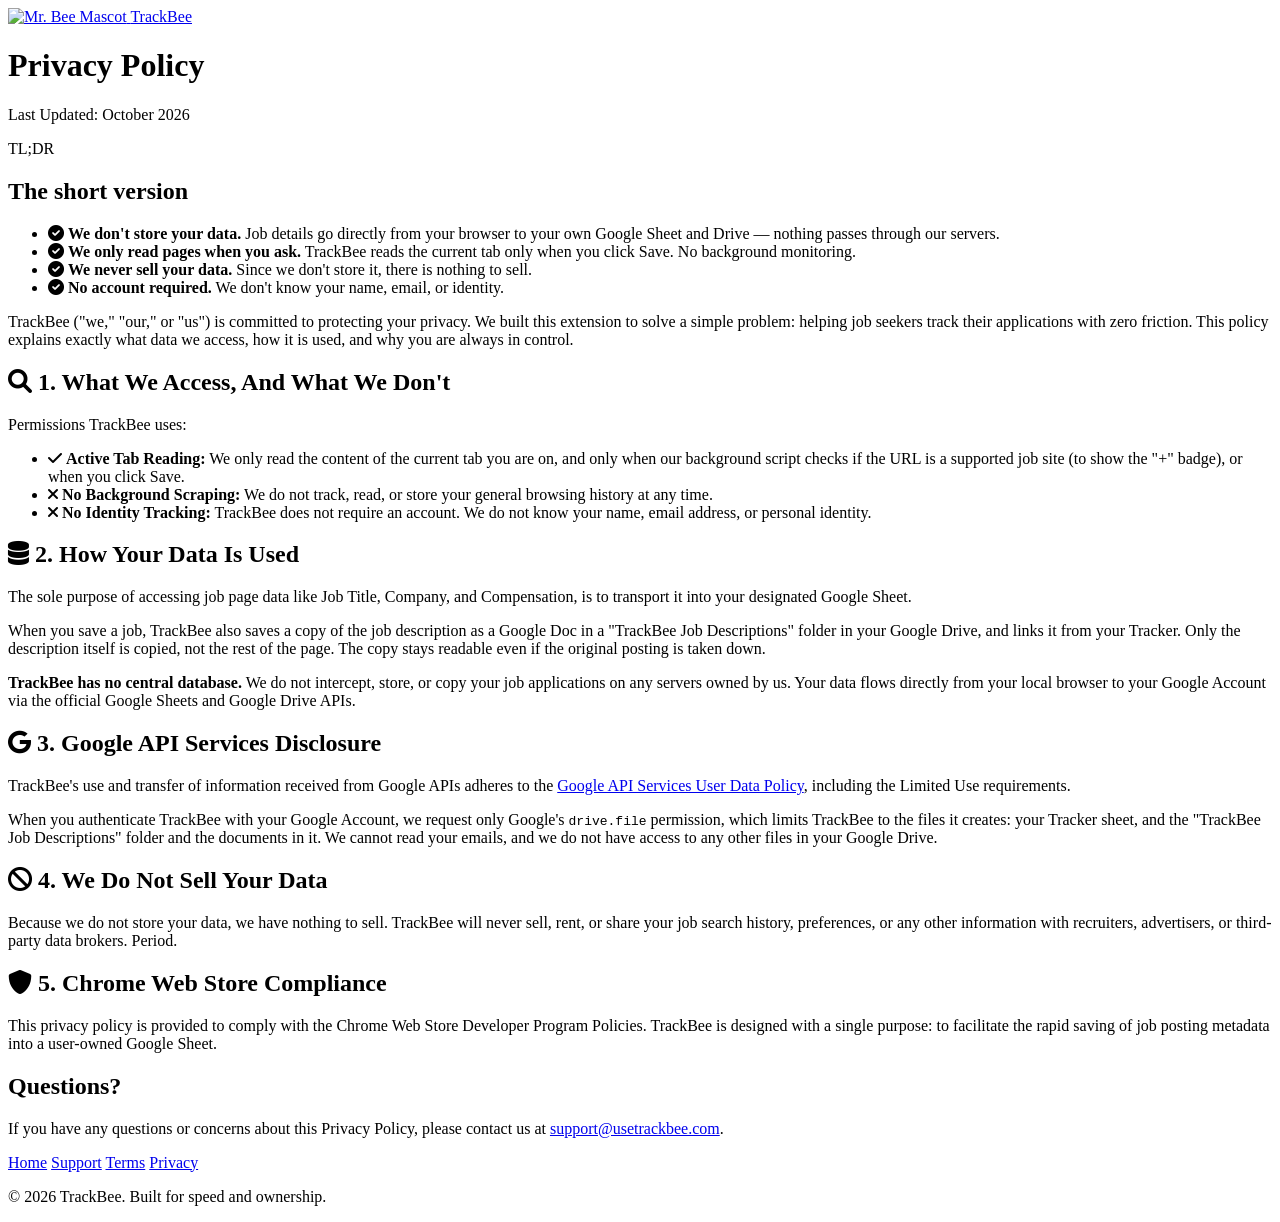
==== privacy.html @ 166b3d7d "Describe saved job description copies in privacy and support pages TrackBee now saves each job descr" ====
<!DOCTYPE html>
<html lang="en">
<head>
    <meta charset="UTF-8">
    <meta name="viewport" content="width=device-width, initial-scale=1.0">
    <title>Privacy Policy | TrackBee</title>
    <link rel="icon" type="image/x-icon" href="assets/favicon.png">
    <script src="https://cdn.tailwindcss.com"></script>
    <link rel="stylesheet" href="https://cdnjs.cloudflare.com/ajax/libs/font-awesome/6.0.0/css/all.min.css">
    <link rel="stylesheet" href="styles.css">
</head>
<body class="bg-white text-slate-900">

    <!-- Navigation -->
    <div class="sticky top-0 z-50 bg-white/95 backdrop-blur-sm border-b border-slate-100 transition-all">
        <nav class="max-w-7xl mx-auto px-6 py-4 flex justify-between items-center border-b border-slate-100">
            <div class="flex items-center gap-2">
                <a href="index.html" class="flex items-center gap-2">
                    <img src="assets/mrbee.png" alt="Mr. Bee Mascot" class="h-9 w-auto bee-float">
                    <span class="text-xl font-extrabold tracking-tight text-slate-900">TrackBee</span>
                </a>
            </div>
            <div class="hidden md:flex items-center gap-8 text-sm font-medium text-slate-600">
                <!-- SECTION HIDDENT FOR THIS PAGE
                <a href="index.html" class="hover:text-amber-600 transition">Home</a>
                <a href="#" class="text-amber-600 font-bold">Support</a>
                <a href="#" class="bg-amber-100 text-amber-700 px-4 py-2 rounded-full hover:bg-amber-200 transition">Install Extension</a>
                -->
            </div>
        </nav>
    </div>

    <!-- Header -->
    <header class="hero-gradient py-16 px-6 text-center border-b border-amber-50">
        <h1 class="text-4xl md:text-5xl font-extrabold tracking-tight mb-4 text-slate-900">Privacy Policy</h1>
        <p class="text-slate-500 text-sm mt-3">Last Updated: October 2026</p>
    </header>

    <!-- TL;DR Summary Card -->
    <div class="max-w-3xl mx-auto pt-16 -mt-2 pt-10">
        <div class="bg-slate-900 text-white rounded-2xl p-6 md:p-8 shadow-xl">
            <div class="flex items-center gap-3 mb-4">
                <span class="bg-amber-500 text-slate-900 text-xs font-bold px-3 py-1 rounded-full uppercase">TL;DR</span>
                <h2 class="font-bold text-lg">The short version</h2>
            </div>
            <ul class="space-y-3 text-slate-300 text-sm">
                <li class="flex items-start gap-3">
                    <i class="fas fa-check-circle text-amber-400 mt-0.5 flex-shrink-0"></i>
                    <span><strong class="text-white">We don't store your data.</strong> Job details go directly from your browser to your own Google Sheet and Drive — nothing passes through our servers.</span>
                </li>
                <li class="flex items-start gap-3">
                    <i class="fas fa-check-circle text-amber-400 mt-0.5 flex-shrink-0"></i>
                    <span><strong class="text-white">We only read pages when you ask.</strong> TrackBee reads the current tab only when you click Save. No background monitoring.</span>
                </li>
                <li class="flex items-start gap-3">
                    <i class="fas fa-check-circle text-amber-400 mt-0.5 flex-shrink-0"></i>
                    <span><strong class="text-white">We never sell your data.</strong> Since we don't store it, there is nothing to sell.</span>
                </li>
                <li class="flex items-start gap-3">
                    <i class="fas fa-check-circle text-amber-400 mt-0.5 flex-shrink-0"></i>
                    <span><strong class="text-white">No account required.</strong> We don't know your name, email, or identity.</span>
                </li>
            </ul>
        </div>
    </div>

    <!-- Policy Content -->
    <main class="max-w-3xl mx-auto px-6 py-12 text-slate-700 leading-relaxed space-y-10">

        <section class="space-y-4 reveal">
            <p class="text-base text-slate-600">TrackBee ("we," "our," or "us") is committed to protecting your privacy. We built this extension to solve a simple problem: helping job seekers track their applications with zero friction. This policy explains exactly what data we access, how it is used, and why you are always in control.</p>
        </section>

        <section class="space-y-4 reveal">
            <h2 class="text-xl font-bold text-slate-900 flex items-center gap-3">
                <span class="w-8 h-8 bg-amber-100 text-amber-600 rounded-lg flex items-center justify-center flex-shrink-0"><i class="fas fa-search text-sm"></i></span>
                1. What We Access, And What We Don't
            </h2>
            <div class="privacy-highlight">
                <p class="text-sm font-semibold text-amber-800 mb-3">Permissions TrackBee uses:</p>
                <ul class="space-y-3 text-slate-700 text-sm">
                    <li class="flex items-start gap-2">
                        <i class="fas fa-check text-amber-500 mt-1 flex-shrink-0"></i>
                        <span><strong>Active Tab Reading:</strong> We only read the content of the current tab you are on, and only when our background script checks if the URL is a supported job site (to show the "+" badge), or when you click Save.</span>
                    </li>
                    <li class="flex items-start gap-2">
                        <i class="fas fa-times text-slate-400 mt-1 flex-shrink-0"></i>
                        <span><strong>No Background Scraping:</strong> We do not track, read, or store your general browsing history at any time.</span>
                    </li>
                    <li class="flex items-start gap-2">
                        <i class="fas fa-times text-slate-400 mt-1 flex-shrink-0"></i>
                        <span><strong>No Identity Tracking:</strong> TrackBee does not require an account. We do not know your name, email address, or personal identity.</span>
                    </li>
                </ul>
            </div>
        </section>

        <section class="space-y-4 reveal">
            <h2 class="text-xl font-bold text-slate-900 flex items-center gap-3">
                <span class="w-8 h-8 bg-amber-100 text-amber-600 rounded-lg flex items-center justify-center flex-shrink-0"><i class="fas fa-database text-sm"></i></span>
                2. How Your Data Is Used
            </h2>
            <p>The sole purpose of accessing job page data like Job Title, Company, and Compensation, is to transport it into your designated Google Sheet.</p>
            <p>When you save a job, TrackBee also saves a copy of the job description as a Google Doc in a "TrackBee Job Descriptions" folder in your Google Drive, and links it from your Tracker. Only the description itself is copied, not the rest of the page. The copy stays readable even if the original posting is taken down.</p>
            <p><strong>TrackBee has no central database.</strong> We do not intercept, store, or copy your job applications on any servers owned by us. Your data flows directly from your local browser to your Google Account via the official Google Sheets and Google Drive APIs.</p>
        </section>

        <section class="space-y-4 reveal">
            <h2 class="text-xl font-bold text-slate-900 flex items-center gap-3">
                <span class="w-8 h-8 bg-amber-100 text-amber-600 rounded-lg flex items-center justify-center flex-shrink-0"><i class="fab fa-google text-sm"></i></span>
                3. Google API Services Disclosure
            </h2>
            <p>TrackBee's use and transfer of information received from Google APIs adheres to the <a href="https://developers.google.com/terms/api-services-user-data-policy" target="_blank" class="text-amber-600 hover:underline font-semibold">Google API Services User Data Policy</a>, including the Limited Use requirements.</p>
            <p>When you authenticate TrackBee with your Google Account, we request only Google's <code>drive.file</code> permission, which limits TrackBee to the files it creates: your Tracker sheet, and the "TrackBee Job Descriptions" folder and the documents in it. We cannot read your emails, and we do not have access to any other files in your Google Drive.</p>
        </section>

        <section class="space-y-4 reveal">
            <h2 class="text-xl font-bold text-slate-900 flex items-center gap-3">
                <span class="w-8 h-8 bg-amber-100 text-amber-600 rounded-lg flex items-center justify-center flex-shrink-0"><i class="fas fa-ban text-sm"></i></span>
                4. We Do Not Sell Your Data
            </h2>
            <p>Because we do not store your data, we have nothing to sell. TrackBee will never sell, rent, or share your job search history, preferences, or any other information with recruiters, advertisers, or third-party data brokers. Period.</p>
        </section>

        <section class="space-y-4 reveal">
            <h2 class="text-xl font-bold text-slate-900 flex items-center gap-3">
                <span class="w-8 h-8 bg-amber-100 text-amber-600 rounded-lg flex items-center justify-center flex-shrink-0"><i class="fas fa-shield-alt text-sm"></i></span>
                5. Chrome Web Store Compliance
            </h2>
            <p>This privacy policy is provided to comply with the Chrome Web Store Developer Program Policies. TrackBee is designed with a single purpose: to facilitate the rapid saving of job posting metadata into a user-owned Google Sheet.</p>
        </section>

        <section class="space-y-4 pt-8 border-t border-slate-100 reveal">
            <h2 class="text-xl font-bold text-slate-900">Questions?</h2>
            <p>If you have any questions or concerns about this Privacy Policy, please contact us at <a href="mailto:support@usetrackbee.com?subject=TrackBee%20Privacy%20Inquiry" class="text-amber-600 hover:underline font-semibold">support@usetrackbee.com</a>.</p>
        </section>

    </main>

    <!-- Footer -->
    <footer class="py-12 border-t border-slate-100 text-center px-6 bg-slate-50 text-slate-500">
        <div class="flex flex-wrap justify-center gap-6 text-sm mb-8 font-medium">
            <a href="index.html" class="hover:text-amber-600 transition">Home</a>
            <a href="support.html" class="hover:text-amber-600 transition">Support</a>
            <a href="terms.html" class="hover:text-amber-600 transition">Terms</a>
            <a href="privacy.html" class="text-amber-600 font-bold">Privacy</a>
        </div>
        <p class="text-xs">&copy; 2026 TrackBee. Built for speed and ownership.</p>
    </footer>

    <script>
        const observer = new IntersectionObserver((entries) => {
            entries.forEach(entry => {
                if (entry.isIntersecting) {
                    entry.target.classList.add('visible');
                    observer.unobserve(entry.target);
                }
            });
        }, { threshold: 0.1 });
        document.querySelectorAll('.reveal').forEach(el => observer.observe(el));
    </script>
</body>
</html>
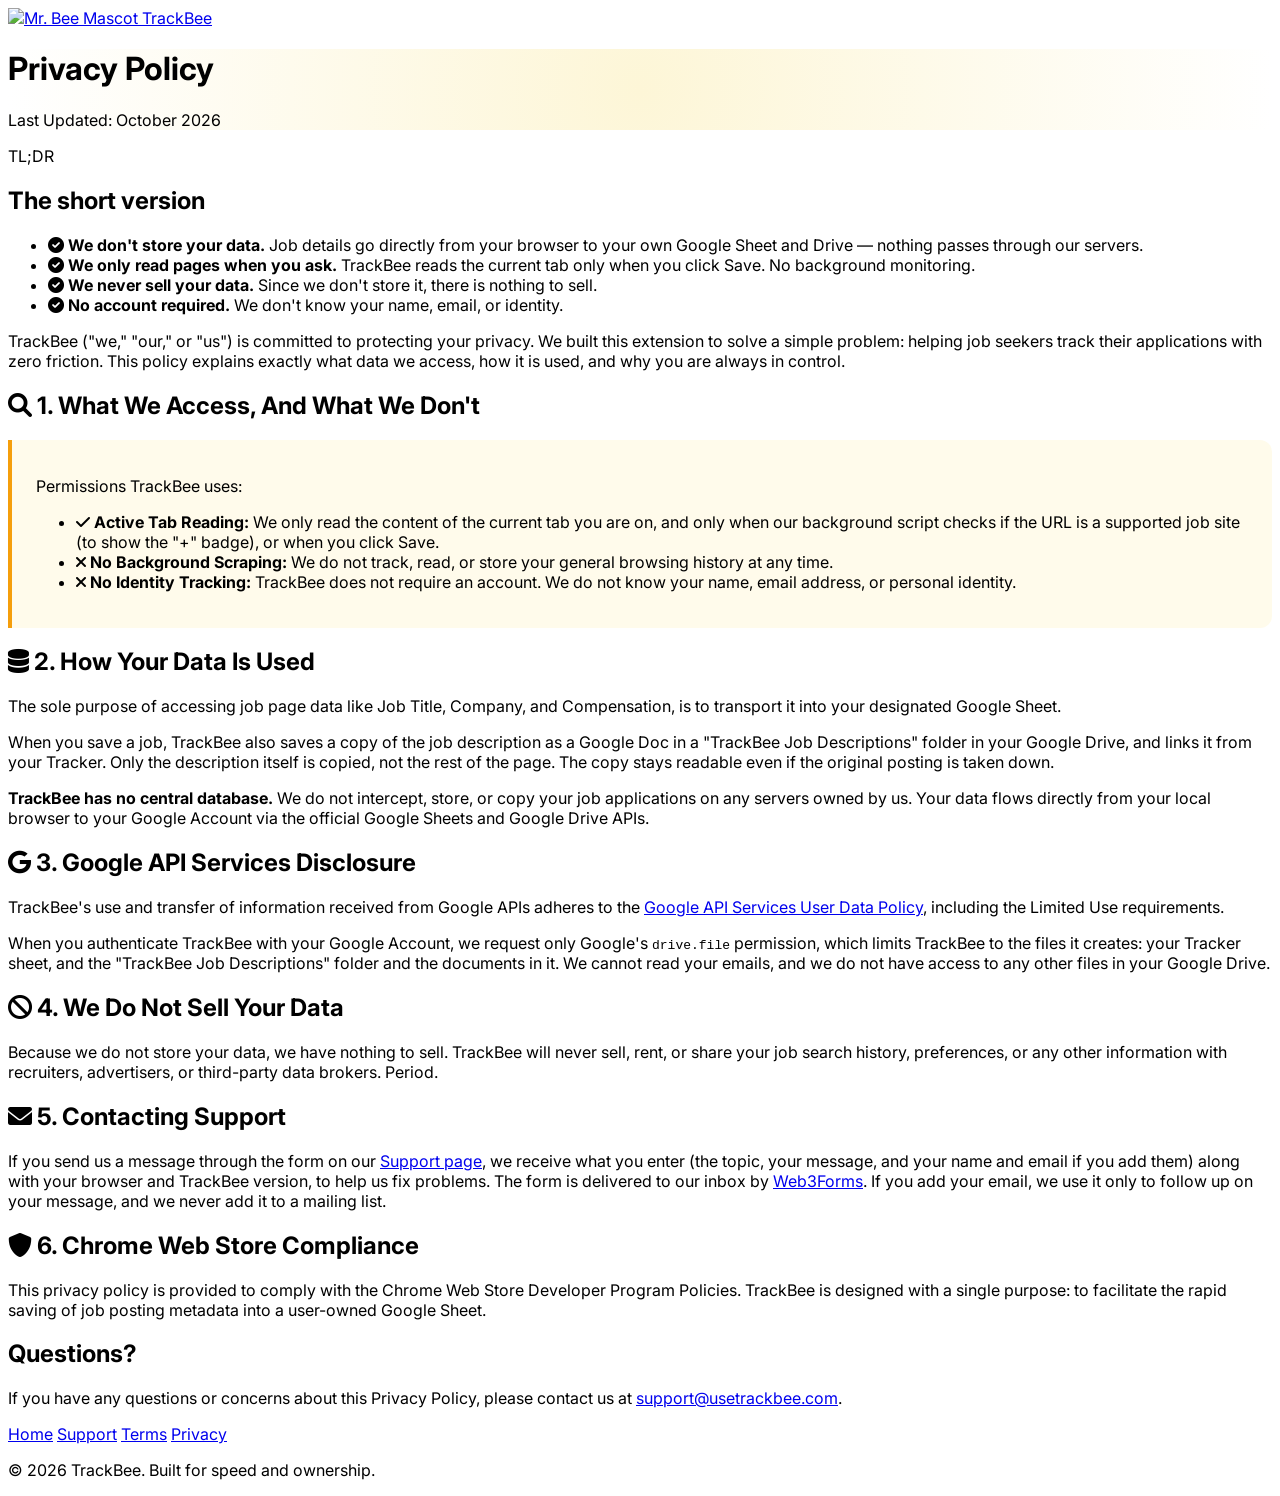
==== commit 482337f1: "Add a support form to the Support page Visitors can send a ticket from the Support page instead of o" ====
--- a/privacy.html
+++ b/privacy.html
@@ -122,10 +122,18 @@
             <p>Because we do not store your data, we have nothing to sell. TrackBee will never sell, rent, or share your job search history, preferences, or any other information with recruiters, advertisers, or third-party data brokers. Period.</p>
         </section>
 
+        <section id="support" class="space-y-4 reveal scroll-mt-24">
+            <h2 class="text-xl font-bold text-slate-900 flex items-center gap-3">
+                <span class="w-8 h-8 bg-amber-100 text-amber-600 rounded-lg flex items-center justify-center flex-shrink-0"><i class="fas fa-envelope text-sm"></i></span>
+                5. Contacting Support
+            </h2>
+            <p>If you send us a message through the form on our <a href="support.html#contact" class="text-amber-600 hover:underline font-semibold">Support page</a>, we receive what you enter (the topic, your message, and your name and email if you add them) along with your browser and TrackBee version, to help us fix problems. The form is delivered to our inbox by <a href="https://web3forms.com/privacy" target="_blank" class="text-amber-600 hover:underline font-semibold">Web3Forms</a>. If you add your email, we use it only to follow up on your message, and we never add it to a mailing list.</p>
+        </section>
+
         <section class="space-y-4 reveal">
             <h2 class="text-xl font-bold text-slate-900 flex items-center gap-3">
                 <span class="w-8 h-8 bg-amber-100 text-amber-600 rounded-lg flex items-center justify-center flex-shrink-0"><i class="fas fa-shield-alt text-sm"></i></span>
-                5. Chrome Web Store Compliance
+                6. Chrome Web Store Compliance
             </h2>
             <p>This privacy policy is provided to comply with the Chrome Web Store Developer Program Policies. TrackBee is designed with a single purpose: to facilitate the rapid saving of job posting metadata into a user-owned Google Sheet.</p>
         </section>
--- a/styles.css
+++ b/styles.css
@@ -0,0 +1,235 @@
+@import url('https://fonts.googleapis.com/css2?family=Inter:wght@400;600;700;800&display=swap');
+
+body { font-family: 'Inter', sans-serif; scroll-behavior: smooth; }
+.hero-gradient { background: radial-gradient(circle at 50% 50%, #fdf6d7 0%, #ffffff 100%); }
+
+.bee-float { animation: float 3s ease-in-out infinite; }
+@keyframes float {
+    0%, 100% { transform: translateY(0); }
+    50% { transform: translateY(-10px); }
+}
+
+details > summary { list-style: none; }
+details > summary::-webkit-details-marker { display: none; }
+
+.tab-btn.active {
+    background-color: white;
+    color: #b45309;
+    box-shadow: 0 4px 12px rgba(0, 0, 0, 0.05);
+    border-color: #f59e0b;
+}
+
+/* Tab content fade-slide */
+.tab-content { animation: fadeSlideUp 0.35s ease both; }
+@keyframes fadeSlideUp {
+    from { opacity: 0; transform: translateY(12px); }
+    to   { opacity: 1; transform: translateY(0); }
+}
+
+/* Scroll-reveal */
+.reveal {
+    opacity: 0;
+    transform: translateY(28px);
+    transition: opacity 0.6s ease, transform 0.6s ease;
+}
+.reveal.visible { opacity: 1; transform: translateY(0); }
+.reveal-delay-1 { transition-delay: 0.1s; }
+.reveal-delay-2 { transition-delay: 0.2s; }
+.reveal-delay-3 { transition-delay: 0.3s; }
+.reveal-delay-4 { transition-delay: 0.4s; }
+
+/* Hero entrance */
+@keyframes heroFadeIn {
+    from { opacity: 0; transform: translateY(20px); }
+    to   { opacity: 1; transform: translateY(0); }
+}
+.hero-title  { animation: heroFadeIn 0.7s ease 0.1s both; }
+.hero-sub    { animation: heroFadeIn 0.7s ease 0.3s both; }
+.hero-cta    { animation: heroFadeIn 0.7s ease 0.5s both; }
+.hero-social { animation: heroFadeIn 0.7s ease 0.65s both; }
+
+/* CTA pulse ring */
+.btn-pulse { position: relative; }
+.btn-pulse::after {
+    content: '';
+    position: absolute;
+    inset: -4px;
+    border-radius: inherit;
+    border: 6px solid #f59e0b;
+    opacity: 0;
+    animation: pulseRing 2.5s ease-out infinite;
+    pointer-events: none;
+}
+@keyframes pulseRing {
+    0%   { opacity: 0.6; transform: scale(1); }
+    100% { opacity: 0;   transform: scale(1.08); }
+}
+
+/* Feature card hover lift */
+.feature-card { transition: transform 0.25s ease, box-shadow 0.25s ease; }
+.feature-card:hover { transform: translateY(-4px); box-shadow: 0 16px 40px rgba(0,0,0,0.08); }
+
+/* Honeycomb decorative bg */
+.honeycomb-bg {
+    background-image: url("data:image/svg+xml,%3Csvg xmlns='http://www.w3.org/2000/svg' width='56' height='100'%3E%3Cpath d='M28 66L0 50V16L28 0l28 16v34L28 66z' fill='none' stroke='%23f59e0b' stroke-opacity='0.08' stroke-width='1'/%3E%3Cpath d='M28 100L0 84V50L28 34l28 16v34L28 100z' fill='none' stroke='%23f59e0b' stroke-opacity='0.08' stroke-width='1'/%3E%3C/svg%3E");
+}
+
+/* Privacy page */
+.privacy-highlight {
+    border-left: 4px solid #f59e0b;
+    background: #fffbeb;
+    padding: 1.25rem 1.5rem;
+    border-radius: 0 0.75rem 0.75rem 0;
+}
+
+/* ── Auto-tab steps ── */
+.step-panel {
+    transition: opacity 0.35s ease, transform 0.35s ease;
+}
+
+/* Button fill progress */
+.step-btn {
+    position: relative;
+    overflow: hidden;
+}
+.step-btn-fill {
+    position: absolute;
+    top: 0;
+    left: 0;
+    bottom: 0;
+    width: 0%;
+    background-color: #fef3c7;
+    transition: none;
+    z-index: 0;
+    border-radius: inherit;
+}
+.step-btn > *:not(.step-btn-fill) {
+    position: relative;
+    z-index: 1;
+}
+.active-step {
+    background-color: white;
+}
+.active-step .step-num {
+    background-color: #f59e0b;
+    color: white;
+}
+
+/* Clean up old circle fill styles */
+.step-num {
+    background-color: #f1f5f9;
+    color: #94a3b8;
+}
+.step-label { display: none; }
+.step-circle-fill { display: none; }
+
+/* Step caption overlay */
+.step-caption {
+    position: absolute;
+    bottom: 0;
+    left: 0;
+    right: 0;
+    padding: 20px 28px;
+    background: rgba(255, 255, 255, 0.82);
+    backdrop-filter: blur(12px);
+    -webkit-backdrop-filter: blur(12px);
+    border-top: 1px solid rgba(255, 255, 255, 0.6);
+    color: #0f172a;
+}
+
+/* Step progress bar */
+
+/* ── Hero responsive max-height ── */
+.hero { min-height: 600px; max-height: 600px; }
+
+@media (min-width: 768px) {
+    .hero { max-height: 700px; }
+}
+@media (min-width: 1280px) {
+    .hero { max-height: 800px; }
+}
+@media (min-width: 1536px) {
+    .hero { max-height: 900px; }
+}
+
+/* ── Standard section container ── */
+.section-inner {
+    max-width: 1152px; /* same as Tailwind max-w-6xl */
+    margin-left: auto;
+    margin-right: auto;
+    padding-left: 64px;  /* px-16 */
+    padding-right: 64px;
+}
+@media (max-width: 768px) {
+    .section-inner {
+        padding-left: 32px; /* px-8 */
+        padding-right: 32px;
+    }
+}
+
+/* ── Rolling marquee banner ── */
+.marquee-track {
+    overflow: hidden;
+    width: 100%;
+    mask-image: linear-gradient(
+        to right,
+        transparent 0%,
+        black 15%,
+        black 85%,
+        transparent 100%
+    );
+    -webkit-mask-image: linear-gradient(
+        to right,
+        transparent 0%,
+        black 15%,
+        black 85%,
+        transparent 100%
+    );
+}
+.marquee-content {
+    display: flex;
+    gap: 48px;
+    width: max-content;
+    animation: marquee-scroll 25s linear infinite;
+}
+.marquee-item {
+    font-size: 1.5rem;
+    font-weight: 600;
+    color: #94a3b8;
+    white-space: nowrap;
+    flex-shrink: 0;
+}
+.marquee-track:hover .marquee-content {
+    animation-play-state: paused;
+}
+@keyframes marquee-scroll {
+    0%   { transform: translateX(0); }
+    100% { transform: translateX(-33.333%); }
+}
+
+/* Hide scrollbar for platform banner horizontal scroll */
+.overflow-x-auto::-webkit-scrollbar { display: none; }
+.overflow-x-auto { -ms-overflow-style: none; scrollbar-width: none; }
+/* Support form fields */
+.field {
+    width: 100%;
+    background: #fff;
+    border: 1px solid #e2e8f0;
+    border-radius: 0.75rem;
+    padding: 0.75rem 1rem;
+    font-size: 1rem;
+    color: #0f172a;
+    transition: border-color 0.15s, box-shadow 0.15s;
+}
+.field::placeholder, select.field:invalid { color: #94a3b8; }
+.field:focus { outline: none; border-color: transparent; box-shadow: 0 0 0 2px #f59e0b; }
+select.field {
+    appearance: none;
+    background-image: url("data:image/svg+xml,%3Csvg xmlns='http://www.w3.org/2000/svg' width='12' height='12' viewBox='0 0 24 24' fill='none' stroke='%2394a3b8' stroke-width='3' stroke-linecap='round' stroke-linejoin='round'%3E%3Cpath d='m6 9 6 6 6-6'/%3E%3C/svg%3E");
+    background-repeat: no-repeat;
+    background-position: right 1rem center;
+    padding-right: 2.5rem;
+}
+
+/* Tailwind's display utilities (e.g. .block) would otherwise override the hidden attribute */
+[hidden] { display: none !important; }
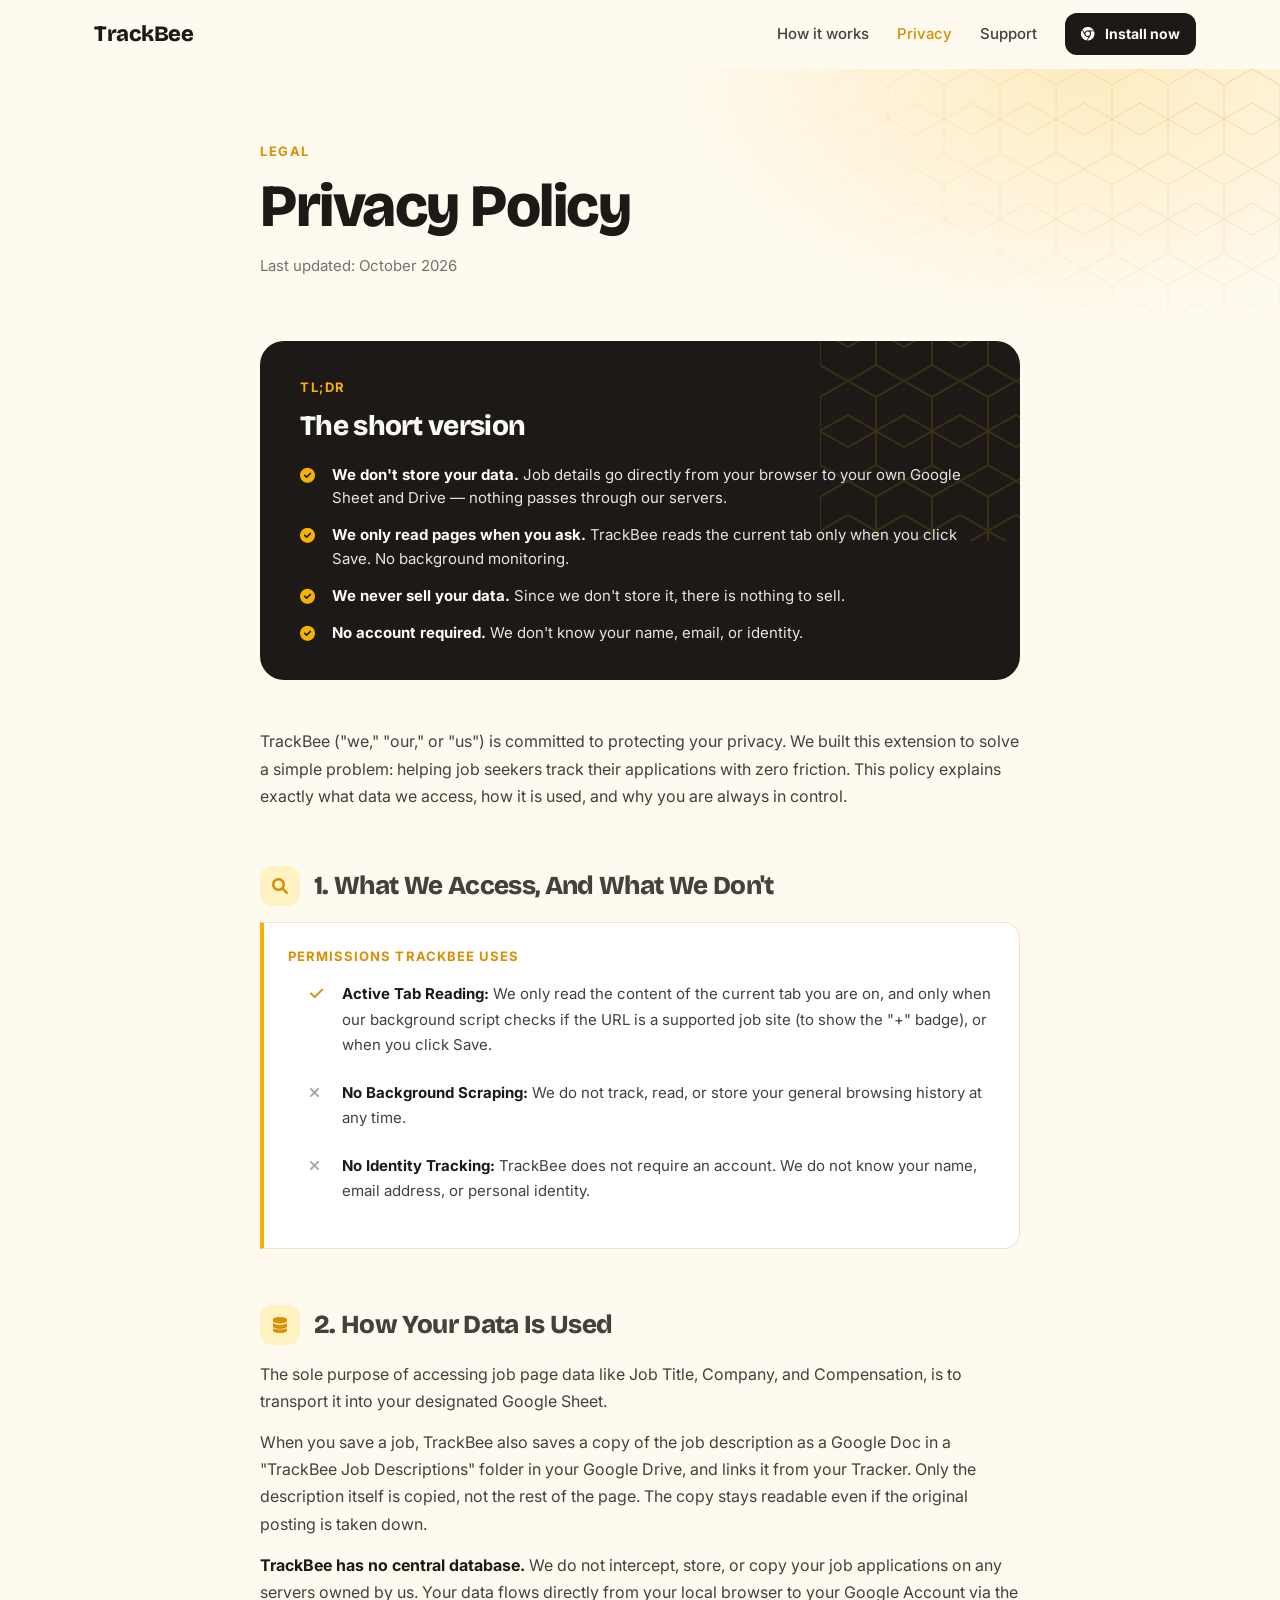
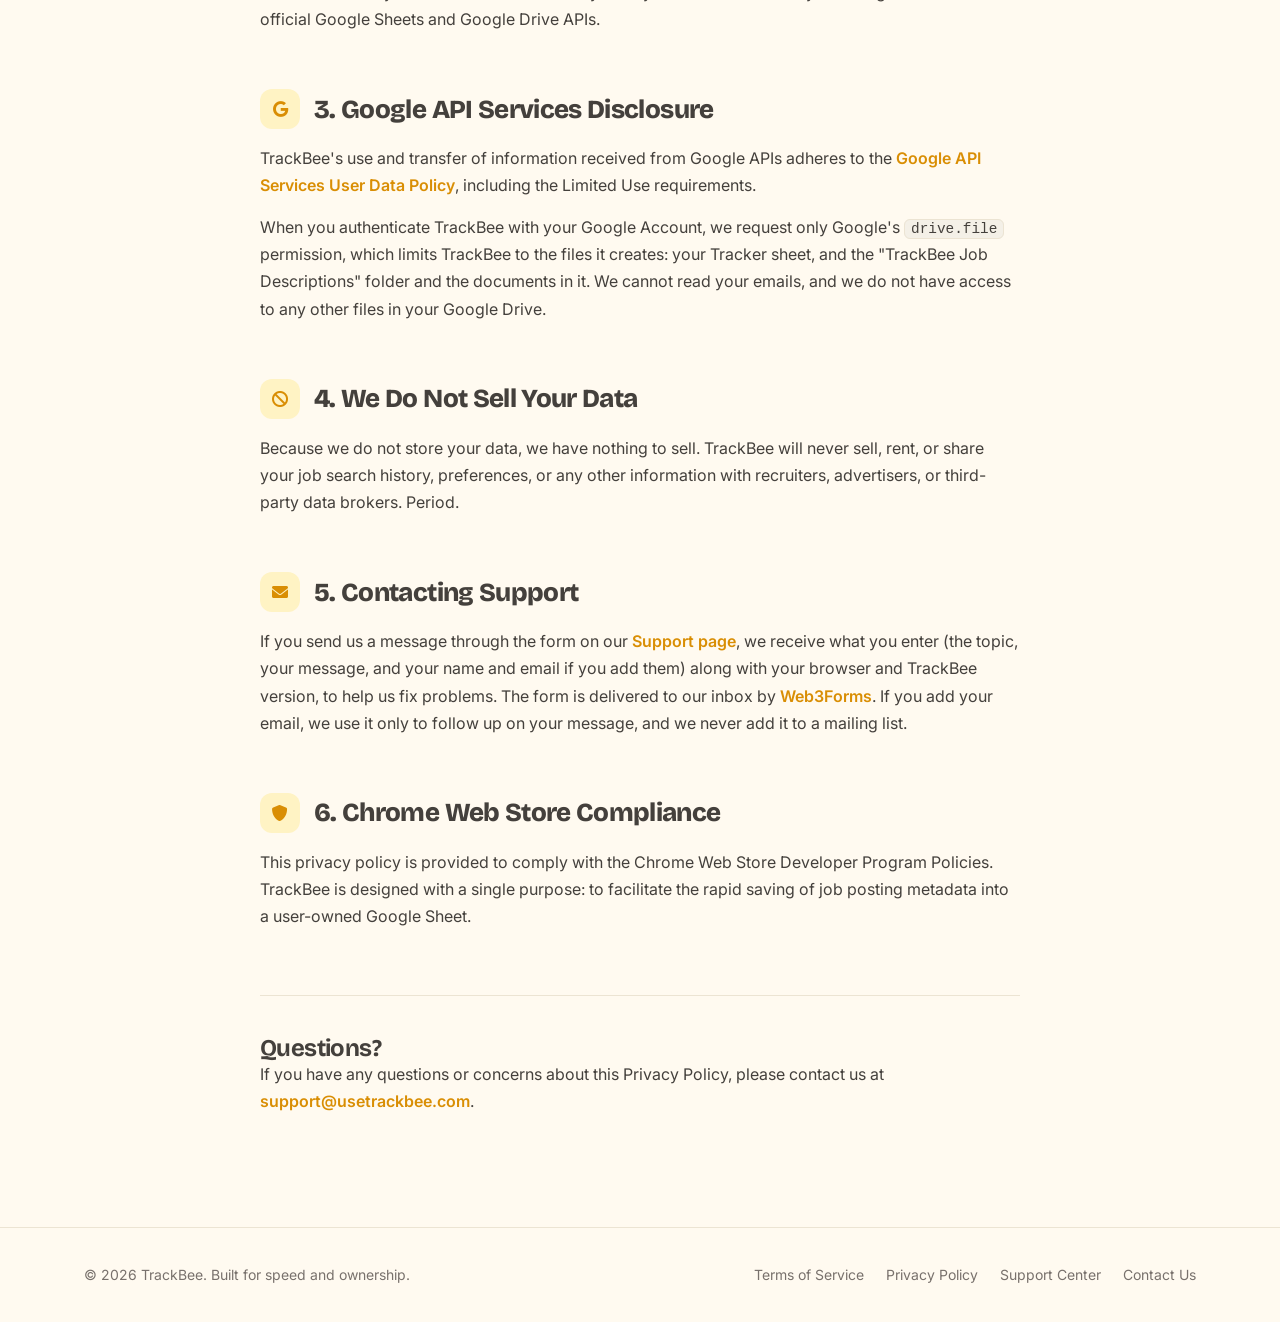
==== commit 763e4218: "Use the home page's style system on every page The home page is the reference. Its fonts, colors, na" ====
--- a/privacy.html
+++ b/privacy.html
@@ -4,168 +4,137 @@
     <meta charset="UTF-8">
     <meta name="viewport" content="width=device-width, initial-scale=1.0">
     <title>Privacy Policy | TrackBee</title>
-    <link rel="icon" type="image/x-icon" href="assets/favicon.png">
-    <script src="https://cdn.tailwindcss.com"></script>
+    <link rel="icon" type="image/png" href="/assets/favicon.png">
     <link rel="stylesheet" href="https://cdnjs.cloudflare.com/ajax/libs/font-awesome/6.0.0/css/all.min.css">
-    <link rel="stylesheet" href="styles.css">
+    <link rel="stylesheet" href="site.css?v=1">
+    <link rel="stylesheet" href="pages.css?v=1">
 </head>
-<body class="bg-white text-slate-900">
 
-    <!-- Navigation -->
-    <div class="sticky top-0 z-50 bg-white/95 backdrop-blur-sm border-b border-slate-100 transition-all">
-        <nav class="max-w-7xl mx-auto px-6 py-4 flex justify-between items-center border-b border-slate-100">
-            <div class="flex items-center gap-2">
-                <a href="index.html" class="flex items-center gap-2">
-                    <img src="assets/mrbee.png" alt="Mr. Bee Mascot" class="h-9 w-auto bee-float">
-                    <span class="text-xl font-extrabold tracking-tight text-slate-900">TrackBee</span>
+<body>
+
+    <!-- Navigation (same as the home page) -->
+    <header class="nav" id="nav">
+        <div class="wrap nav-inner">
+            <a href="index.html" class="brand">
+                <img src="assets/mrbee.png" alt="">
+                TrackBee
+            </a>
+            <nav class="nav-links">
+                <a href="index.html#how-it-works">How it works</a>
+                <a href="privacy.html" aria-current="page">Privacy</a>
+                <a href="support.html">Support</a>
+                <a href="https://chromewebstore.google.com/detail/trackbee-job-tracker-for/ncgglpjphaeeijgcmfojhafficeecapo" target="_blank" rel="noopener" class="btn btn-primary">
+                    <i class="fab fa-chrome"></i> Install now
                 </a>
-            </div>
-            <div class="hidden md:flex items-center gap-8 text-sm font-medium text-slate-600">
-                <!-- SECTION HIDDENT FOR THIS PAGE
-                <a href="index.html" class="hover:text-amber-600 transition">Home</a>
-                <a href="#" class="text-amber-600 font-bold">Support</a>
-                <a href="#" class="bg-amber-100 text-amber-700 px-4 py-2 rounded-full hover:bg-amber-200 transition">Install Extension</a>
-                -->
-            </div>
-        </nav>
-    </div>
+            </nav>
+        </div>
+    </header>
 
     <!-- Header -->
-    <header class="hero-gradient py-16 px-6 text-center border-b border-amber-50">
-        <h1 class="text-4xl md:text-5xl font-extrabold tracking-tight mb-4 text-slate-900">Privacy Policy</h1>
-        <p class="text-slate-500 text-sm mt-3">Last Updated: October 2026</p>
-    </header>
+    <section class="page-hero">
+        <div class="wrap narrow">
+            <div class="section-label">Legal</div>
+            <h1 class="page-title">Privacy Policy</h1>
+            <p class="page-sub">Last updated: October 2026</p>
+        </div>
+    </section>
 
-    <!-- TL;DR Summary Card -->
-    <div class="max-w-3xl mx-auto pt-16 -mt-2 pt-10">
-        <div class="bg-slate-900 text-white rounded-2xl p-6 md:p-8 shadow-xl">
-            <div class="flex items-center gap-3 mb-4">
-                <span class="bg-amber-500 text-slate-900 text-xs font-bold px-3 py-1 rounded-full uppercase">TL;DR</span>
-                <h2 class="font-bold text-lg">The short version</h2>
-            </div>
-            <ul class="space-y-3 text-slate-300 text-sm">
-                <li class="flex items-start gap-3">
-                    <i class="fas fa-check-circle text-amber-400 mt-0.5 flex-shrink-0"></i>
-                    <span><strong class="text-white">We don't store your data.</strong> Job details go directly from your browser to your own Google Sheet and Drive — nothing passes through our servers.</span>
-                </li>
-                <li class="flex items-start gap-3">
-                    <i class="fas fa-check-circle text-amber-400 mt-0.5 flex-shrink-0"></i>
-                    <span><strong class="text-white">We only read pages when you ask.</strong> TrackBee reads the current tab only when you click Save. No background monitoring.</span>
-                </li>
-                <li class="flex items-start gap-3">
-                    <i class="fas fa-check-circle text-amber-400 mt-0.5 flex-shrink-0"></i>
-                    <span><strong class="text-white">We never sell your data.</strong> Since we don't store it, there is nothing to sell.</span>
-                </li>
-                <li class="flex items-start gap-3">
-                    <i class="fas fa-check-circle text-amber-400 mt-0.5 flex-shrink-0"></i>
-                    <span><strong class="text-white">No account required.</strong> We don't know your name, email, or identity.</span>
-                </li>
+    <main class="page-body">
+        <div class="wrap narrow">
+
+        <!-- The short version -->
+        <div class="tldr reveal">
+            <div class="section-label">TL;DR</div>
+            <h2>The short version</h2>
+            <ul class="checks">
+                <li><i class="fas fa-check-circle"></i><span><strong>We don't store your data.</strong> Job details go directly from your browser to your own Google Sheet and Drive — nothing passes through our servers.</span></li>
+                <li><i class="fas fa-check-circle"></i><span><strong>We only read pages when you ask.</strong> TrackBee reads the current tab only when you click Save. No background monitoring.</span></li>
+                <li><i class="fas fa-check-circle"></i><span><strong>We never sell your data.</strong> Since we don't store it, there is nothing to sell.</span></li>
+                <li><i class="fas fa-check-circle"></i><span><strong>No account required.</strong> We don't know your name, email, or identity.</span></li>
             </ul>
         </div>
-    </div>
 
-    <!-- Policy Content -->
-    <main class="max-w-3xl mx-auto px-6 py-12 text-slate-700 leading-relaxed space-y-10">
-
-        <section class="space-y-4 reveal">
-            <p class="text-base text-slate-600">TrackBee ("we," "our," or "us") is committed to protecting your privacy. We built this extension to solve a simple problem: helping job seekers track their applications with zero friction. This policy explains exactly what data we access, how it is used, and why you are always in control.</p>
+        <div class="prose">
+        <section class="policy reveal">
+            <p>TrackBee ("we," "our," or "us") is committed to protecting your privacy. We built this extension to solve a simple problem: helping job seekers track their applications with zero friction. This policy explains exactly what data we access, how it is used, and why you are always in control.</p>
         </section>
 
-        <section class="space-y-4 reveal">
-            <h2 class="text-xl font-bold text-slate-900 flex items-center gap-3">
-                <span class="w-8 h-8 bg-amber-100 text-amber-600 rounded-lg flex items-center justify-center flex-shrink-0"><i class="fas fa-search text-sm"></i></span>
-                1. What We Access, And What We Don't
-            </h2>
-            <div class="privacy-highlight">
-                <p class="text-sm font-semibold text-amber-800 mb-3">Permissions TrackBee uses:</p>
-                <ul class="space-y-3 text-slate-700 text-sm">
-                    <li class="flex items-start gap-2">
-                        <i class="fas fa-check text-amber-500 mt-1 flex-shrink-0"></i>
-                        <span><strong>Active Tab Reading:</strong> We only read the content of the current tab you are on, and only when our background script checks if the URL is a supported job site (to show the "+" badge), or when you click Save.</span>
-                    </li>
-                    <li class="flex items-start gap-2">
-                        <i class="fas fa-times text-slate-400 mt-1 flex-shrink-0"></i>
-                        <span><strong>No Background Scraping:</strong> We do not track, read, or store your general browsing history at any time.</span>
-                    </li>
-                    <li class="flex items-start gap-2">
-                        <i class="fas fa-times text-slate-400 mt-1 flex-shrink-0"></i>
-                        <span><strong>No Identity Tracking:</strong> TrackBee does not require an account. We do not know your name, email address, or personal identity.</span>
-                    </li>
+        <section class="policy reveal">
+            <h2 class="ico-title"><span class="ico"><i class="fas fa-search"></i></span>1. What We Access, And What We Don't</h2>
+            <div class="callout">
+                <p class="caps">Permissions TrackBee uses</p>
+                <ul class="checks">
+                    <li><i class="fas fa-check"></i><span><strong>Active Tab Reading:</strong> We only read the content of the current tab you are on, and only when our background script checks if the URL is a supported job site (to show the "+" badge), or when you click Save.</span></li>
+                    <li><i class="fas fa-times"></i><span><strong>No Background Scraping:</strong> We do not track, read, or store your general browsing history at any time.</span></li>
+                    <li><i class="fas fa-times"></i><span><strong>No Identity Tracking:</strong> TrackBee does not require an account. We do not know your name, email address, or personal identity.</span></li>
                 </ul>
             </div>
         </section>
 
-        <section class="space-y-4 reveal">
-            <h2 class="text-xl font-bold text-slate-900 flex items-center gap-3">
-                <span class="w-8 h-8 bg-amber-100 text-amber-600 rounded-lg flex items-center justify-center flex-shrink-0"><i class="fas fa-database text-sm"></i></span>
-                2. How Your Data Is Used
-            </h2>
+        <section class="policy reveal">
+            <h2 class="ico-title"><span class="ico"><i class="fas fa-database"></i></span>2. How Your Data Is Used</h2>
             <p>The sole purpose of accessing job page data like Job Title, Company, and Compensation, is to transport it into your designated Google Sheet.</p>
             <p>When you save a job, TrackBee also saves a copy of the job description as a Google Doc in a "TrackBee Job Descriptions" folder in your Google Drive, and links it from your Tracker. Only the description itself is copied, not the rest of the page. The copy stays readable even if the original posting is taken down.</p>
             <p><strong>TrackBee has no central database.</strong> We do not intercept, store, or copy your job applications on any servers owned by us. Your data flows directly from your local browser to your Google Account via the official Google Sheets and Google Drive APIs.</p>
         </section>
 
-        <section class="space-y-4 reveal">
-            <h2 class="text-xl font-bold text-slate-900 flex items-center gap-3">
-                <span class="w-8 h-8 bg-amber-100 text-amber-600 rounded-lg flex items-center justify-center flex-shrink-0"><i class="fab fa-google text-sm"></i></span>
-                3. Google API Services Disclosure
-            </h2>
-            <p>TrackBee's use and transfer of information received from Google APIs adheres to the <a href="https://developers.google.com/terms/api-services-user-data-policy" target="_blank" class="text-amber-600 hover:underline font-semibold">Google API Services User Data Policy</a>, including the Limited Use requirements.</p>
+        <section class="policy reveal">
+            <h2 class="ico-title"><span class="ico"><i class="fab fa-google"></i></span>3. Google API Services Disclosure</h2>
+            <p>TrackBee's use and transfer of information received from Google APIs adheres to the <a href="https://developers.google.com/terms/api-services-user-data-policy" target="_blank" rel="noopener">Google API Services User Data Policy</a>, including the Limited Use requirements.</p>
             <p>When you authenticate TrackBee with your Google Account, we request only Google's <code>drive.file</code> permission, which limits TrackBee to the files it creates: your Tracker sheet, and the "TrackBee Job Descriptions" folder and the documents in it. We cannot read your emails, and we do not have access to any other files in your Google Drive.</p>
         </section>
 
-        <section class="space-y-4 reveal">
-            <h2 class="text-xl font-bold text-slate-900 flex items-center gap-3">
-                <span class="w-8 h-8 bg-amber-100 text-amber-600 rounded-lg flex items-center justify-center flex-shrink-0"><i class="fas fa-ban text-sm"></i></span>
-                4. We Do Not Sell Your Data
-            </h2>
+        <section class="policy reveal">
+            <h2 class="ico-title"><span class="ico"><i class="fas fa-ban"></i></span>4. We Do Not Sell Your Data</h2>
             <p>Because we do not store your data, we have nothing to sell. TrackBee will never sell, rent, or share your job search history, preferences, or any other information with recruiters, advertisers, or third-party data brokers. Period.</p>
         </section>
 
-        <section id="support" class="space-y-4 reveal scroll-mt-24">
-            <h2 class="text-xl font-bold text-slate-900 flex items-center gap-3">
-                <span class="w-8 h-8 bg-amber-100 text-amber-600 rounded-lg flex items-center justify-center flex-shrink-0"><i class="fas fa-envelope text-sm"></i></span>
-                5. Contacting Support
-            </h2>
-            <p>If you send us a message through the form on our <a href="support.html#contact" class="text-amber-600 hover:underline font-semibold">Support page</a>, we receive what you enter (the topic, your message, and your name and email if you add them) along with your browser and TrackBee version, to help us fix problems. The form is delivered to our inbox by <a href="https://web3forms.com/privacy" target="_blank" class="text-amber-600 hover:underline font-semibold">Web3Forms</a>. If you add your email, we use it only to follow up on your message, and we never add it to a mailing list.</p>
+        <section id="support" class="policy reveal">
+            <h2 class="ico-title"><span class="ico"><i class="fas fa-envelope"></i></span>5. Contacting Support</h2>
+            <p>If you send us a message through the form on our <a href="support.html#contact">Support page</a>, we receive what you enter (the topic, your message, and your name and email if you add them) along with your browser and TrackBee version, to help us fix problems. The form is delivered to our inbox by <a href="https://web3forms.com/privacy" target="_blank" rel="noopener">Web3Forms</a>. If you add your email, we use it only to follow up on your message, and we never add it to a mailing list.</p>
         </section>
 
-        <section class="space-y-4 reveal">
-            <h2 class="text-xl font-bold text-slate-900 flex items-center gap-3">
-                <span class="w-8 h-8 bg-amber-100 text-amber-600 rounded-lg flex items-center justify-center flex-shrink-0"><i class="fas fa-shield-alt text-sm"></i></span>
-                6. Chrome Web Store Compliance
-            </h2>
+        <section class="policy reveal">
+            <h2 class="ico-title"><span class="ico"><i class="fas fa-shield-alt"></i></span>6. Chrome Web Store Compliance</h2>
             <p>This privacy policy is provided to comply with the Chrome Web Store Developer Program Policies. TrackBee is designed with a single purpose: to facilitate the rapid saving of job posting metadata into a user-owned Google Sheet.</p>
         </section>
 
-        <section class="space-y-4 pt-8 border-t border-slate-100 reveal">
-            <h2 class="text-xl font-bold text-slate-900">Questions?</h2>
-            <p>If you have any questions or concerns about this Privacy Policy, please contact us at <a href="mailto:support@usetrackbee.com?subject=TrackBee%20Privacy%20Inquiry" class="text-amber-600 hover:underline font-semibold">support@usetrackbee.com</a>.</p>
+        <section class="policy-end reveal">
+            <h2>Questions?</h2>
+            <p>If you have any questions or concerns about this Privacy Policy, please contact us at <a href="mailto:support@usetrackbee.com?subject=TrackBee%20Privacy%20Inquiry">support@usetrackbee.com</a>.</p>
         </section>
+        </div>
 
+        </div>
     </main>
 
-    <!-- Footer -->
-    <footer class="py-12 border-t border-slate-100 text-center px-6 bg-slate-50 text-slate-500">
-        <div class="flex flex-wrap justify-center gap-6 text-sm mb-8 font-medium">
-            <a href="index.html" class="hover:text-amber-600 transition">Home</a>
-            <a href="support.html" class="hover:text-amber-600 transition">Support</a>
-            <a href="terms.html" class="hover:text-amber-600 transition">Terms</a>
-            <a href="privacy.html" class="text-amber-600 font-bold">Privacy</a>
+    <!-- Footer (same as the home page) -->
+    <footer class="footer">
+        <div class="wrap footer-inner">
+            <span>&copy; 2026 TrackBee. Built for speed and ownership.</span>
+            <nav>
+                <a href="terms.html">Terms of Service</a>
+                <a href="privacy.html">Privacy Policy</a>
+                <a href="support.html">Support Center</a>
+                <a href="mailto:support@usetrackbee.com?subject=TrackBee%20Inquiry">Contact Us</a>
+            </nav>
         </div>
-        <p class="text-xs">&copy; 2026 TrackBee. Built for speed and ownership.</p>
     </footer>
 
     <script>
-        const observer = new IntersectionObserver((entries) => {
-            entries.forEach(entry => {
-                if (entry.isIntersecting) {
-                    entry.target.classList.add('visible');
-                    observer.unobserve(entry.target);
-                }
-            });
-        }, { threshold: 0.1 });
-        document.querySelectorAll('.reveal').forEach(el => observer.observe(el));
+        (() => {
+            // Nav border once scrolled
+            const nav = document.getElementById('nav');
+            const onScroll = () => nav.classList.toggle('scrolled', window.scrollY > 8);
+            window.addEventListener('scroll', onScroll, { passive: true });
+            onScroll();
+
+            // Scroll-reveal
+            const revealObserver = new IntersectionObserver((entries) => {
+                entries.forEach(e => { if (e.isIntersecting) { e.target.classList.add('visible'); revealObserver.unobserve(e.target); } });
+            }, { threshold: 0.12 });
+            document.querySelectorAll('.reveal').forEach(el => revealObserver.observe(el));
+        })();
     </script>
 </body>
 </html>
--- a/site.css
+++ b/site.css
@@ -0,0 +1,106 @@
+/* ── Shared styles for every page: fonts, colors, nav, buttons, cards, footer ──
+   The home page adds home.css; Support, Privacy and Terms add pages.css. */
+@import url('https://fonts.googleapis.com/css2?family=Bricolage+Grotesque:opsz,wght@12..96,600;12..96,700;12..96,800&family=Inter:wght@400;500;600;700&display=swap');
+
+:root {
+    --honey: #f5b301;
+    --honey-deep: #d98e04;
+    --honey-soft: #fff3c4;
+    --cream: #fffaf0;
+    --ink: #1c1917;
+    --ink-2: #44403c;
+    --muted: #78716c;
+    --line: #ece4d3;
+    --sheet-green: #188038;
+    --doc-blue: #2f6fe4;
+    --radius: 20px;
+    --shadow: 0 1px 2px rgba(28, 25, 23, .06), 0 12px 32px -8px rgba(28, 25, 23, .18);
+}
+
+* { box-sizing: border-box; }
+html { scroll-behavior: smooth; scroll-padding-top: 80px; }
+body {
+    margin: 0;
+    font-family: 'Inter', system-ui, sans-serif;
+    color: var(--ink);
+    background: var(--cream);
+    line-height: 1.55;
+    -webkit-font-smoothing: antialiased;
+    overflow-x: hidden;
+}
+img, video { max-width: 100%; display: block; }
+[hidden] { display: none !important; }
+a { color: inherit; text-decoration: none; }
+h1, h2, h3 {
+    font-family: 'Bricolage Grotesque', 'Inter', sans-serif;
+    letter-spacing: -0.025em;
+    line-height: 1.05;
+    margin: 0;
+}
+
+.wrap { max-width: 1160px; margin: 0 auto; padding: 0 24px; }
+/* On large screens the hero scene scales up (--scene-scale, set in index.html); every other
+   container widens to the same edges so the margins line up down the page */
+.wrap { max-width: calc(1160px * var(--scene-scale, 1) - 48px * (var(--scene-scale, 1) - 1)); }
+.scene-grid.wrap { max-width: 1160px; }
+@media (max-width: 640px) { .wrap { padding: 0 16px; } }
+
+.section-label {
+    font-size: 13px; font-weight: 700; text-transform: uppercase; letter-spacing: .12em;
+    color: var(--honey-deep); margin-bottom: 14px;
+}
+.section-title { font-size: clamp(32px, 4.6vw, 52px); font-weight: 800; }
+.section-lede { font-size: 18px; color: var(--ink-2); max-width: 560px; margin: 18px 0 0; }
+
+/* Buttons */
+.btn {
+    display: inline-flex; align-items: center; justify-content: center; gap: 10px;
+    font-weight: 700; font-size: 16px;
+    padding: 14px 22px; border-radius: 14px;
+    transition: transform .15s ease, box-shadow .15s ease, background .15s ease;
+}
+.btn:active { transform: translateY(1px); }
+.btn-primary { background: var(--ink); color: #fff; box-shadow: 0 6px 0 -1px var(--honey), 0 12px 24px -10px rgba(28,25,23,.5); }
+.btn-primary:hover { transform: translateY(-2px); box-shadow: 0 8px 0 -1px var(--honey), 0 16px 28px -10px rgba(28,25,23,.5); }
+.btn-ghost { background: #fff; color: var(--ink); border: 1px solid var(--line); }
+.btn-ghost:hover { border-color: var(--honey); }
+
+/* Nav */
+.nav {
+    position: sticky; top: 0; z-index: 50;
+    background: rgba(255, 250, 240, .85);
+    backdrop-filter: blur(12px); -webkit-backdrop-filter: blur(12px);
+    border-bottom: 1px solid transparent;
+    transition: border-color .2s ease;
+}
+.nav.scrolled { border-bottom-color: var(--line); }
+.nav-inner { display: flex; align-items: center; justify-content: space-between; height: 68px; }
+.brand { display: flex; align-items: center; gap: 10px; font-family: 'Bricolage Grotesque', sans-serif; font-weight: 800; font-size: 22px; letter-spacing: -0.02em; }
+.brand img { height: 36px; width: auto; }
+.nav-links { display: flex; align-items: center; gap: 28px; font-size: 15px; font-weight: 500; color: var(--ink-2); }
+.nav-links a:not(.btn):hover, .nav-links a[aria-current="page"] { color: var(--honey-deep); }
+.nav-links .btn { padding: 10px 16px; font-size: 14px; border-radius: 12px; box-shadow: none; }
+@media (max-width: 860px) { .nav-links a:not(.btn) { display: none; } }
+
+/* Cards */
+.card {
+    background: #fff; border: 1px solid var(--line); border-radius: 16px;
+    box-shadow: var(--shadow);
+}
+
+@keyframes float { 0%, 100% { transform: translateY(0); } 50% { transform: translateY(-8px); } }
+
+/* Footer */
+.footer { border-top: 1px solid var(--line); padding: 36px 0; font-size: 14px; color: var(--muted); }
+.footer-inner { display: flex; justify-content: space-between; align-items: center; gap: 20px; flex-wrap: wrap; }
+.footer nav { display: flex; gap: 22px; flex-wrap: wrap; }
+.footer nav a:hover { color: var(--honey-deep); }
+
+/* Reveal */
+.reveal { opacity: 0; transform: translateY(24px); transition: opacity .6s ease, transform .6s ease; }
+.reveal.visible { opacity: 1; transform: none; }
+
+@media (prefers-reduced-motion: reduce) {
+    *, *::before, *::after { animation: none !important; transition: none !important; }
+    .reveal { opacity: 1; transform: none; }
+}
--- a/pages.css
+++ b/pages.css
@@ -0,0 +1,131 @@
+/* ── Support, Privacy and Terms pages, on top of site.css ── */
+.hidden { display: none !important; }
+.narrow { max-width: 808px; }
+
+/* Page header: same honey glow and corner honeycomb as the home hero */
+.page-hero { position: relative; overflow: hidden; isolation: isolate; padding: 72px 0 40px; }
+.page-hero::before {
+    content: ''; position: absolute; inset: 0; z-index: -1;
+    background: radial-gradient(600px 360px at 85% 0%, rgba(245, 179, 1, .2), transparent 70%);
+}
+.page-hero::after {
+    content: ''; position: absolute; top: 0; right: 0; z-index: -1; pointer-events: none;
+    width: min(560px, 70%); height: 360px;
+    background-image: url("data:image/svg+xml,%3Csvg xmlns='http://www.w3.org/2000/svg' width='56' height='100'%3E%3Cpath d='M28 66L0 50V16L28 0l28 16v34L28 66z' fill='none' stroke='%23d98e04' stroke-opacity='.22' stroke-width='1.2'/%3E%3Cpath d='M28 100L0 84V50L28 34l28 16v34L28 100z' fill='none' stroke='%23d98e04' stroke-opacity='.22' stroke-width='1.2'/%3E%3C/svg%3E");
+    -webkit-mask-image: radial-gradient(ellipse at top right, #000 0%, rgba(0, 0, 0, .5) 35%, transparent 70%);
+    mask-image: radial-gradient(ellipse at top right, #000 0%, rgba(0, 0, 0, .5) 35%, transparent 70%);
+}
+.page-title { font-size: clamp(40px, 5.4vw, 60px); font-weight: 800; }
+.page-sub { margin: 16px 0 0; font-size: 15px; color: var(--muted); }
+.page-body { padding: 24px 0 112px; }
+@media (max-width: 640px) { .page-hero { padding: 48px 0 32px; } .page-body { padding-bottom: 80px; } }
+
+/* Section heading with a honey icon tile (as in the home page's saved-copy points) */
+.ico-title { display: flex; align-items: center; gap: 14px; font-size: 26px; font-weight: 800; margin: 0 0 18px; }
+.ico {
+    width: 40px; height: 40px; border-radius: 12px; flex-shrink: 0;
+    background: var(--honey-soft); color: var(--honey-deep);
+    display: grid; place-items: center; font-size: 16px;
+}
+
+/* Long-form text */
+.prose { color: var(--ink-2); font-size: 16px; line-height: 1.7; }
+.prose p { margin: 0 0 14px; }
+.prose p:last-child { margin-bottom: 0; }
+.prose strong { color: var(--ink); }
+.prose a, .link { color: var(--honey-deep); font-weight: 600; }
+.prose a:hover, .link:hover { text-decoration: underline; }
+.prose code { font-size: .9em; background: #f4f0e7; border: 1px solid var(--line); border-radius: 6px; padding: 1px 6px; }
+.prose ul { margin: 0 0 14px; padding-left: 22px; }
+.prose li { margin-bottom: 8px; }
+.policy { margin-top: 56px; }
+.prose > .policy:first-child { margin-top: 0; }
+.policy h2 { font-size: 26px; font-weight: 800; margin: 0 0 16px; }
+.policy-end { margin-top: 64px; padding-top: 40px; border-top: 1px solid var(--line); }
+.caps { font-size: 13px; font-weight: 700; text-transform: uppercase; letter-spacing: .08em; color: var(--muted); }
+
+/* Checklists */
+.checks { list-style: none; padding: 0; margin: 0; display: grid; gap: 14px; }
+.checks li { display: grid; grid-template-columns: 20px 1fr; gap: 12px; }
+.checks i { margin-top: 5px; color: var(--honey-deep); }
+.checks i.fa-times { color: #a8a29e; }
+
+/* Callout */
+.callout { background: #fff; border: 1px solid var(--line); border-left: 4px solid var(--honey); border-radius: 0 16px 16px 0; padding: 22px 24px; font-size: 15px; }
+.callout .caps { color: var(--honey-deep); margin: 0 0 14px; }
+
+/* The short version: the dark card from the home page's privacy section */
+.tldr { background: var(--ink); color: #e7e5e4; border-radius: 24px; padding: 36px 40px; margin-bottom: 48px; position: relative; overflow: hidden; }
+.tldr::after {
+    content: ''; position: absolute; right: -60px; top: -60px; width: 260px; height: 260px; opacity: .14; pointer-events: none;
+    background-image: url("data:image/svg+xml,%3Csvg xmlns='http://www.w3.org/2000/svg' width='56' height='100'%3E%3Cpath d='M28 66L0 50V16L28 0l28 16v34L28 66z' fill='none' stroke='%23f5b301' stroke-width='2'/%3E%3Cpath d='M28 100L0 84V50L28 34l28 16v34L28 100z' fill='none' stroke='%23f5b301' stroke-width='2'/%3E%3C/svg%3E");
+}
+.tldr .section-label { color: var(--honey); }
+.tldr h2 { font-size: 28px; font-weight: 800; color: #fafaf9; margin: 0 0 22px; }
+.tldr .checks { font-size: 15px; position: relative; z-index: 1; }
+.tldr .checks i { color: var(--honey); }
+.tldr strong { color: #fff; }
+@media (max-width: 640px) { .tldr { padding: 28px 22px; border-radius: 20px; } }
+
+/* Support: search */
+.search { position: relative; max-width: 560px; margin-top: 28px; }
+.search > i { position: absolute; left: 18px; top: 50%; transform: translateY(-50%); color: #a8a29e; }
+.search input { padding-left: 48px; padding-right: 48px; font-size: 17px; height: 56px; border-radius: 16px; box-shadow: var(--shadow); }
+.search button { position: absolute; right: 14px; top: 50%; transform: translateY(-50%); border: 0; background: none; cursor: pointer; color: #c9c2b4; font-size: 18px; padding: 4px; }
+.search button:hover { color: var(--muted); }
+
+/* Support: FAQ */
+.faq-section { margin-top: 56px; }
+.narrow > .faq-section:first-child { margin-top: 16px; }
+.faq-list { display: grid; gap: 12px; }
+.faq-item { background: #fff; border: 1px solid var(--line); border-radius: 16px; overflow: hidden; transition: box-shadow .2s ease, border-color .2s ease; }
+.faq-item[open] { box-shadow: var(--shadow); }
+.faq-item summary { list-style: none; display: flex; justify-content: space-between; align-items: center; gap: 16px; padding: 18px 22px; cursor: pointer; font-weight: 600; }
+.faq-item summary::-webkit-details-marker { display: none; }
+.faq-item summary:hover { color: var(--honey-deep); }
+.faq-item summary i { color: #a8a29e; font-size: 13px; transition: transform .2s ease; }
+.faq-item[open] summary i { transform: rotate(180deg); }
+.faq-item > div { padding: 16px 22px 20px; border-top: 1px solid var(--line); color: var(--ink-2); font-size: 15px; line-height: 1.65; }
+.faq-item > div p { margin: 0; }
+.no-results { text-align: center; padding: 56px 0 8px; color: var(--muted); }
+.no-results i { font-size: 32px; color: #d6d3d1; margin-bottom: 14px; }
+.no-results h3 { font-size: 22px; color: var(--ink-2); margin-bottom: 6px; }
+.no-results p { margin: 0; }
+
+/* Support: contact form */
+.contact { margin-top: 80px; padding-top: 72px; border-top: 1px solid var(--line); scroll-margin-top: 80px; }
+.contact-head { text-align: center; margin-bottom: 32px; }
+.contact-head h2 { font-size: clamp(32px, 4.6vw, 44px); font-weight: 800; }
+.contact-head p { margin: 12px 0 0; font-size: 17px; color: var(--ink-2); }
+.form-card { padding: 32px; display: grid; gap: 20px; }
+.form-row { display: grid; grid-template-columns: 1fr 1fr; gap: 20px; }
+@media (max-width: 640px) { .form-card { padding: 22px; } .form-row { grid-template-columns: 1fr; } }
+.field-label { display: block; font-size: 14px; font-weight: 600; color: var(--ink-2); margin-bottom: 7px; }
+.field-label span { font-weight: 400; color: #a8a29e; }
+.field {
+    width: 100%; font: inherit; font-size: 16px; color: var(--ink);
+    background: var(--cream); border: 1px solid var(--line); border-radius: 12px; padding: 12px 14px;
+    transition: border-color .15s ease, box-shadow .15s ease, background .15s ease;
+}
+.field::placeholder, select.field:invalid { color: #a8a29e; }
+.field:focus { outline: none; background: #fff; border-color: var(--honey); box-shadow: 0 0 0 3px rgba(245, 179, 1, .25); }
+textarea.field { resize: vertical; min-height: 140px; }
+select.field {
+    appearance: none; -webkit-appearance: none; padding-right: 40px;
+    background-image: url("data:image/svg+xml,%3Csvg xmlns='http://www.w3.org/2000/svg' width='12' height='12' viewBox='0 0 24 24' fill='none' stroke='%23a8a29e' stroke-width='3' stroke-linecap='round' stroke-linejoin='round'%3E%3Cpath d='m6 9 6 6 6-6'/%3E%3C/svg%3E");
+    background-repeat: no-repeat; background-position: right 14px center;
+}
+.form-error { margin: 0; font-size: 14px; color: #b91c1c; background: #fef2f2; border: 1px solid #fecaca; border-radius: 12px; padding: 12px 16px; }
+.form-error a { text-decoration: underline; font-weight: 600; }
+.form-foot { display: flex; align-items: center; justify-content: space-between; gap: 16px; flex-wrap: wrap; }
+.form-foot p { margin: 0; font-size: 13px; color: var(--muted); }
+.form-foot p a { text-decoration: underline; }
+.form-foot p a:hover { color: var(--honey-deep); }
+.form-foot .btn { border: 0; cursor: pointer; font-family: inherit; }
+.form-foot .btn:disabled { opacity: .6; cursor: wait; transform: none; }
+@media (max-width: 640px) { .form-foot { flex-direction: column-reverse; align-items: stretch; } }
+.form-success { text-align: center; padding: 48px 24px; background: var(--honey-soft); border: 1px solid #f5d77a; border-radius: 16px; }
+.form-success img { width: 64px; margin: 0 auto 16px; animation: float 3s ease-in-out infinite; }
+.form-success h3 { font-size: 26px; font-weight: 800; margin-bottom: 8px; }
+.form-success p { margin: 0; color: var(--ink-2); }
+.contact-alt { text-align: center; font-size: 14px; color: var(--muted); margin: 24px 0 0; }
